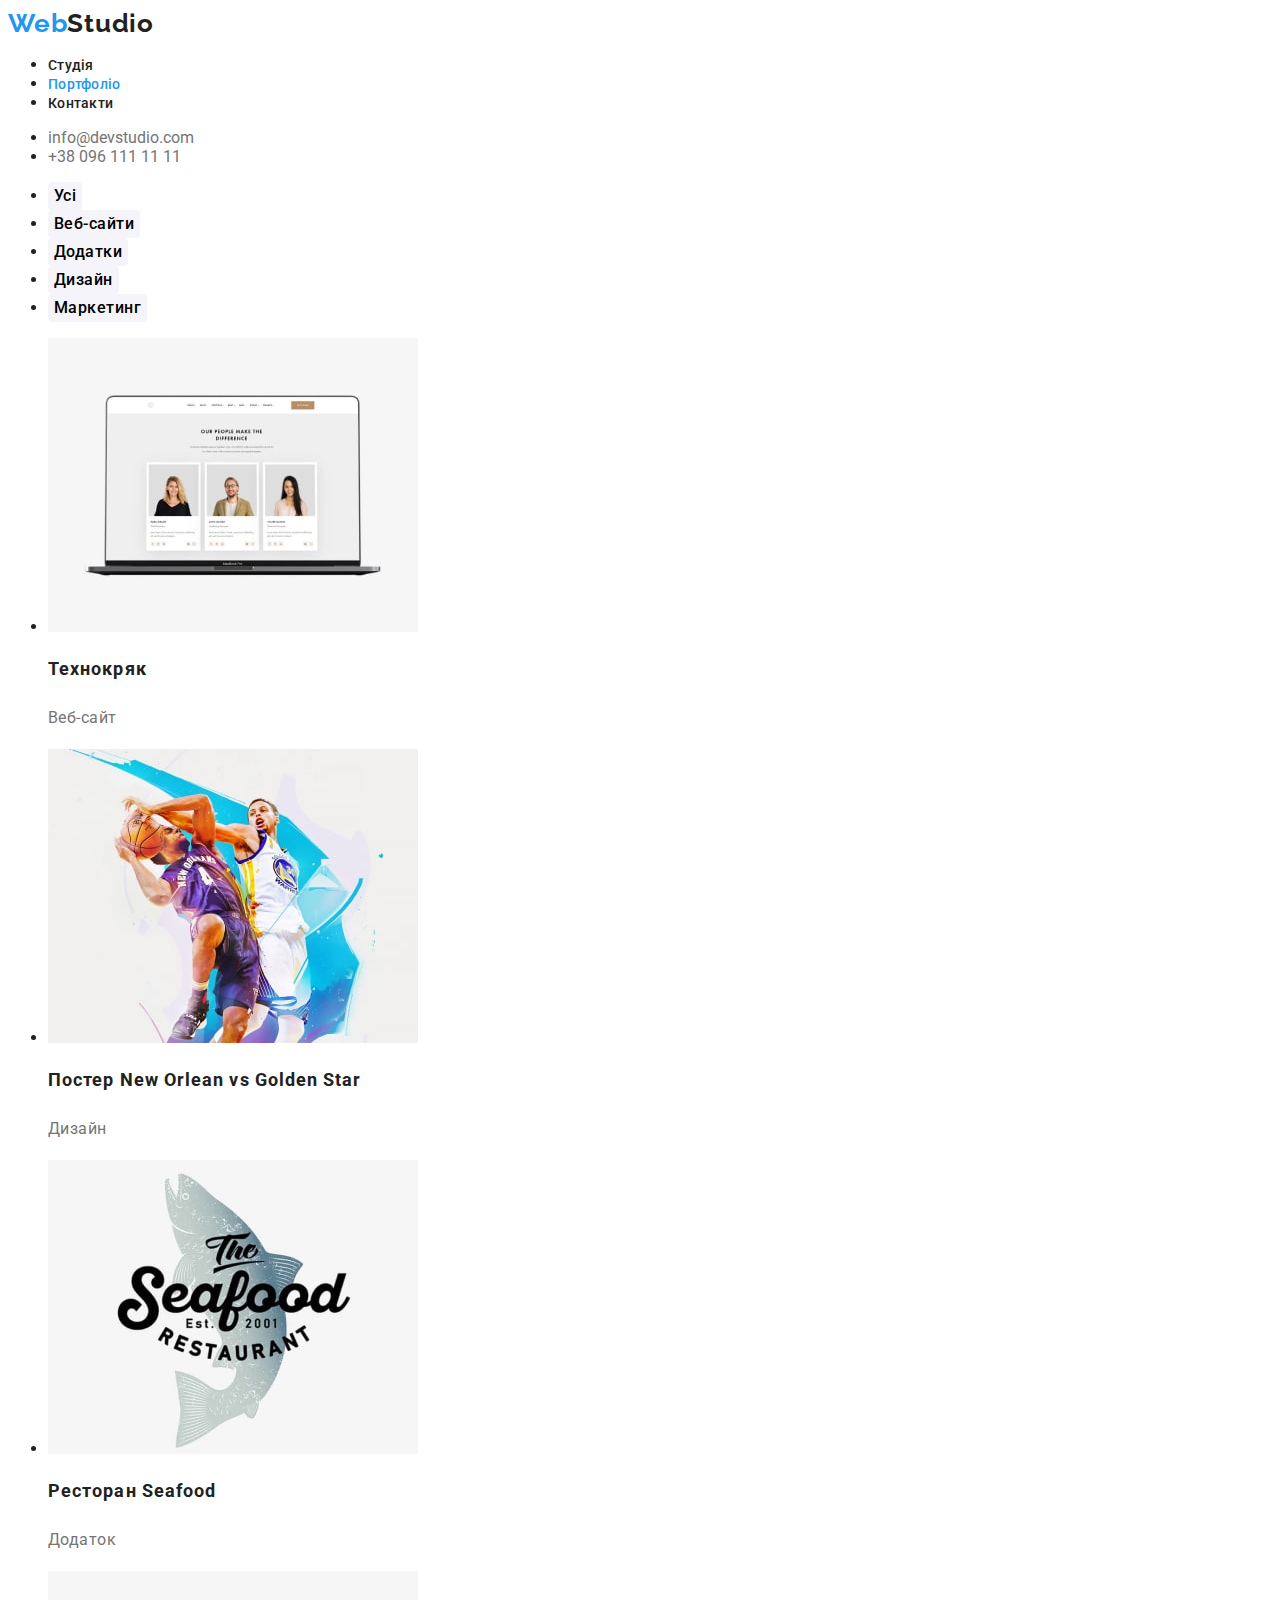
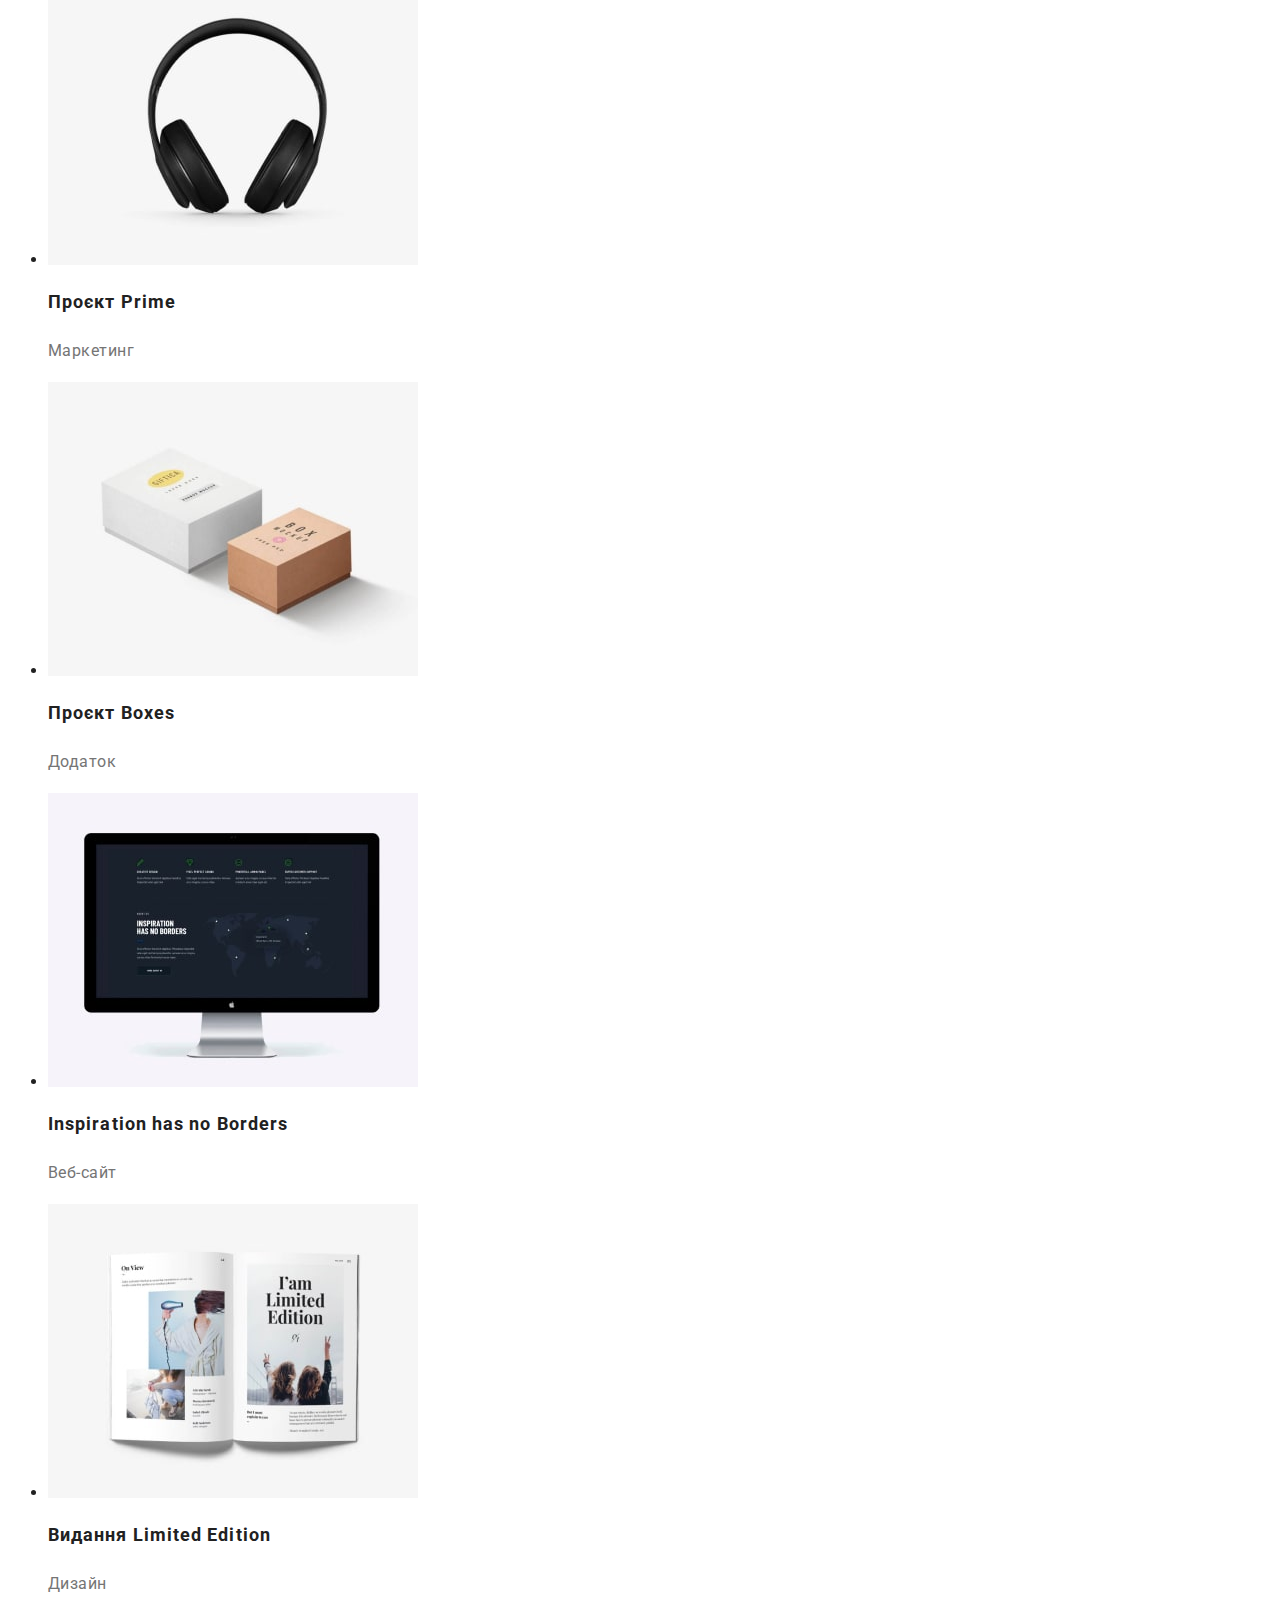
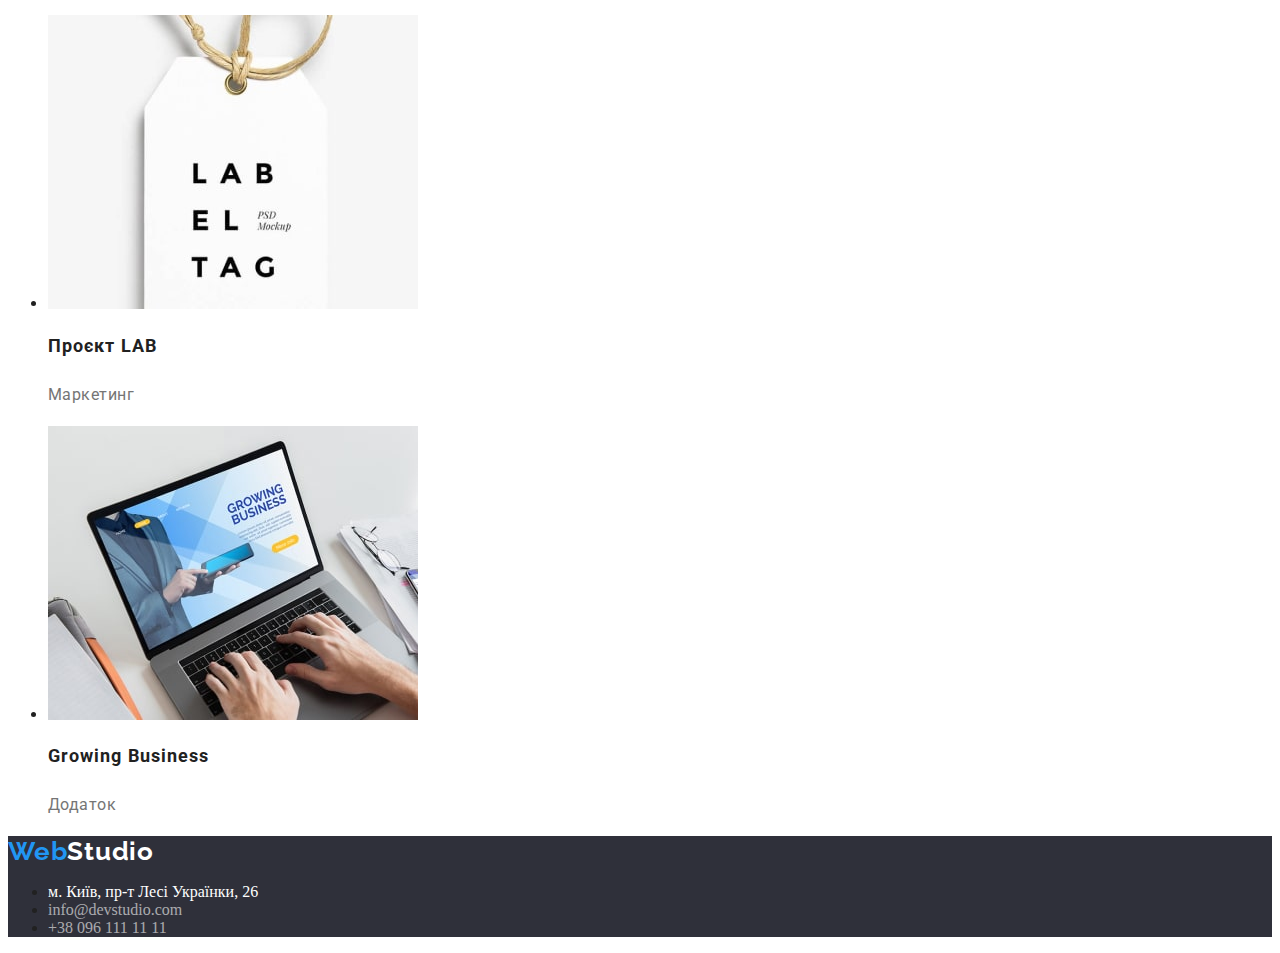
==== portfolio.html @ 07d16b44 "add" ====
<!DOCTYPE html>
<html lang="uk">
  <head>
    <meta charset="UTF-8" />
    <meta http-equiv="X-UA-Compatible" content="IE=edge" />
    <meta name="viewport" content="width=device-width, initial-scale=1.0" />
    <title>Document</title>

    <link rel="preconnect" href="https://fonts.googleapis.com" />
    <link rel="preconnect" href="https://fonts.gstatic.com" crossorigin />
    <link
      href="https://fonts.googleapis.com/css2?family=Raleway:wght@700&family=Roboto:wght@400;500;700;900&display=swap"
      rel="stylesheet"
    />
    <link rel="stylesheet" href="./css/stayles.css" />
  </head>
  <body>
    <!-- header -->
    <header>
      <nav>
        <a href="./" class="logo-style"><span class="logo">Web</span>Studio</a>
        <ul class="list">
          <li><a href="./" class="navigation link">Студія</a></li>
          <li>
            <a
              href="./portfolio.html"
              class="navigation link"
              aria-current="page"
              >Портфоліо</a
            >
          </li>
          <li><a href="" class="navigation link">Контакти</a></li>
        </ul>
      </nav>
      <ul>
        <li>
          <a href="mailto:info@devstudio.com" class="link text-c-3"
            >info@devstudio.com</a
          >
        </li>
        <li>
          <a href="tel:+380961111111" class="link text-c-3"
            >+38 096 111 11 11</a
          >
        </li>
      </ul>
    </header>
    <!-- main -->
    <main>
      <section>
        <h1 class="hiden-title">hiden</h1>
        <ul>
          <li><button type="button" class="scroll-list l-b">Усі</button></li>
          <li>
            <button type="button" class="scroll-list l-b">Веб-сайти</button>
          </li>
          <li>
            <button type="button" class="scroll-list l-b">Додатки</button>
          </li>
          <li><button type="button" class="scroll-list l-b">Дизайн</button></li>
          <li>
            <button type="button" class="scroll-list l-b">Маркетинг</button>
          </li>
        </ul>
        <ul>
          <li class="content-list">
            <a href="" class="link">
              <img
                src="./img/min1.jpg"
                alt="portfolio-foto-1"
                width="370"
                height="294"
              />
              <h2 class="p-title-2">Технокряк</h2>
              <p class="text-coment text-c-3">Веб-сайт</p>
              <p></p>
            </a>
          </li>
          <li class="content-list">
            <a href="" class="link">
              <img
                src="./img/min2.jpg"
                alt="portfolio-foto-2"
                width="370"
                height="294"
              />
              <h2 class="p-title-2">Постер New Orlean vs Golden Star</h2>
              <p class="text-coment text-c-3">Дизайн</p>
              <p></p>
            </a>
          </li>
          <li class="content-list">
            <a href="" class="link">
              <img
                src="./img/min3.jpg"
                alt="portfolio-foto-3"
                width="370"
                height="294"
              />
              <h2 class="p-title-2">Ресторан Seafood</h2>
              <p class="text-coment text-c-3">Додаток</p>
              <p></p>
            </a>
          </li>
          <li class="content-list">
            <a href="" class="link">
              <img
                src="./img/min4.jpg"
                alt="portfolio-foto-4"
                width="370"
                height="294"
              />
              <h2 class="p-title-2">Проєкт Prime</h2>
              <p class="text-coment text-c-3">Маркетинг</p>
              <p></p>
            </a>
          </li>
          <li class="content-list">
            <a href="" class="link">
              <img
                src="./img/min5.jpg"
                alt="portfolio-foto-5"
                width="370"
                height="294"
              />
              <h2 class="p-title-2">Проєкт Boxes</h2>
              <p class="text-coment text-c-3">Додаток</p>
              <p></p>
            </a>
          </li>
          <li class="content-list">
            <a href="" class="link">
              <img
                src="./img/min6.jpg"
                alt="portfolio-foto-6"
                width="370"
                height="294"
              />
              <h2 class="p-title-2">Inspiration has no Borders</h2>
              <p class="text-coment text-c-3">Веб-сайт</p>
              <p></p>
            </a>
          </li>
          <li class="content-list">
            <a href="" class="link">
              <img
                src="./img/min7.jpg"
                alt="portfolio-foto-7"
                width="370"
                height="294"
              />
              <h2 class="p-title-2">Видання Limited Edition</h2>
              <p class="text-coment text-c-3">Дизайн</p>
              <p></p>
            </a>
          </li>
          <li class="content-list">
            <a href="" class="link">
              <img
                src="./img/min8.jpg"
                alt="portfolio-foto-8"
                width="370"
                height="294"
              />
              <h2 class="p-title-2">Проєкт LAB</h2>
              <p class="text-coment text-c-3">Маркетинг</p>
              <p></p>
            </a>
          </li>
          <li class="content-list">
            <a href="" class="link">
              <img
                src="./img/min9.jpg"
                alt="portfolio-foto-9"
                width="370"
                height="294"
              />
              <h2 class="p-title-2">Growing Business</h2>
              <p class="text-coment text-c-3">Додаток</p>
              <p></p>
            </a>
          </li>
        </ul>
      </section>
    </main>
    <!-- footer -->
    <footer class="section-bg">
      <a href="./" class="logo-style text-c-2"
        ><span class="logo">Web</span>Studio</a
      >
      <address>
        <ul>
          <li>
            <a href="" class="link text-c-2">м. Київ, пр-т Лесі Українки, 26</a>
          </li>
          <li>
            <a href="mailto:info@devstudio.com" class="link text-c-4"
              >info@devstudio.com</a
            >
          </li>
          <li>
            <a href="tel:+380961111111" class="link text-c-4"
              >+38 096 111 11 11</a
            >
          </li>
        </ul>
      </address>
    </footer>
  </body>
</html>
---- css/stayles.css ----
/*-origin- */

:root {
  --text-decoration: "Roboto", "Raleway", sans-serif;
  --bg-color: #ffffff;
  --section-color-1: #2f303a;
  --section-color-2: #f5f4fa;

  --text-color: #212121;
  --second-text-color: #ffffff;
  --third-text-color: #757575;
  --fourth-text-color: rgba(255, 255, 255, 0.6);

  --link-color: #2196f3;
  --link-revers-color: #ffffff;
  --logo-color: #2196f3;
  --botton-color: #f5f4fa;
}

body {
  font-family: var(--text-decoration);
  background-color: var(--bg-color);
  color: var(--text-color);
  list-style: none;
}

/* -header- */

.logo-style {
  font-family: "Raleway";
  font-weight: 700;
  font-size: 26px;
  line-height: calc(31 / 26);
  letter-spacing: 0.03em;
  text-decoration: none;
  color: var(--text-color);
}

.link {
  text-decoration: none;
  color: var(--text-color);
}

[aria-current] {
  color: var(--link-color);
}

.link:focus,
.link:hover {
  color: var(--link-color);
}

.logo {
  color: var(--logo-color);
}

.navigation {
  font-weight: 500;
  font-size: 14px;
  line-height: calc(16 / 14);
  letter-spacing: 0.02em;
}

/* -main-*/

.text-c-2 {
  color: var(--second-text-color);
}

.text-c-3 {
  color: var(--third-text-color);
}

.text-c-4 {
  color: var(--fourth-text-color);
}

.hero-title {
  font-weight: 900;
  font-size: 44px;
  line-height: calc(60 / 44);
  text-align: center;
  letter-spacing: 0.06em;
  text-transform: uppercase;
}

/* -section-hero- */

.hero-botton,
.scroll-list {
  border-radius: 4px;
  border: none;
  cursor: pointer;
}

.hero-botton {
  font-family: "Roboto";
  font-weight: 700;
  font-size: 16px;
  line-height: calc(30 / 16);
  letter-spacing: 0.06em;
  background-color: var(--link-color);
  color: var(--link-revers-color);
}

.hero-botton:focus,
.hero-botton:hover {
  background-color: #188ce8;
}

.hiden-title {
  display: none;
}

.section-bg {
  background-color: var(--section-color-1);
}

/* -section-2 */

.s-2-t {
  font-family: "Roboto";
  font-size: 14px;
  line-height: calc(24 / 14);
  letter-spacing: 0.03em;
}

/* -section-3 */

.title-2 {
  font-size: 36px;
  line-height: calc(42 / 36);
  text-align: center;
  letter-spacing: 0.03em;
}

.title-3 {
  font-weight: bold;
  font-size: 14px;
  line-height: calc(24 / 14);
  letter-spacing: 0.03em;
}

/* -section-4 */

.team-list {
  background: #ffffff;
  box-shadow: 0px 1px 3px rgba(0, 0, 0, 0.12), 0px 1px 1px rgba(0, 0, 0, 0.14),
    0px 2px 1px rgba(0, 0, 0, 0.2);
  border-radius: 0px 0px 4px 4px;
}

.second-section-bg {
  background-color: var(--section-color-2);
}

.title-3-1 {
  font-weight: 500;
  font-size: 16px;
  line-height: calc(19 / 16);
  text-align: center;
  letter-spacing: 0.03em;
}

.work-position {
  font-size: 16px;
  line-height: calc(19 / 16);
  text-align: center;
  letter-spacing: 0.03em;
}

/* -main-portfolio- */

.content-list {
  background: var(--bg-color);
  border: 1px solid var;
}

.l-b {
  font-family: "Roboto";
  font-style: normal;
  font-weight: 500;
  font-size: 16px;
  line-height: calc(26 / 16);
  text-align: center;
  letter-spacing: 0.03em;
  background-color: var(--botton-color);
}

.l-b:focus,
.l-b:hover {
  background-color: var(--link-color);
  color: var(--link-revers-color);
  box-shadow: 0px 3px 1px rgba(0, 0, 0, 0.1), 0px 1px 2px rgba(0, 0, 0, 0.08),
    0px 2px 2px rgba(0, 0, 0, 0.12);
}

.p-title-2 {
  font-size: 18px;
  line-height: calc(36 / 18);
  letter-spacing: 0.06em;
}

.text-coment {
  font-size: 16px;
  line-height: calc(30 / 16);
  letter-spacing: 0.03em;
}

/* -footer- */

address {
  font-family: none;
  font-style: normal;
}
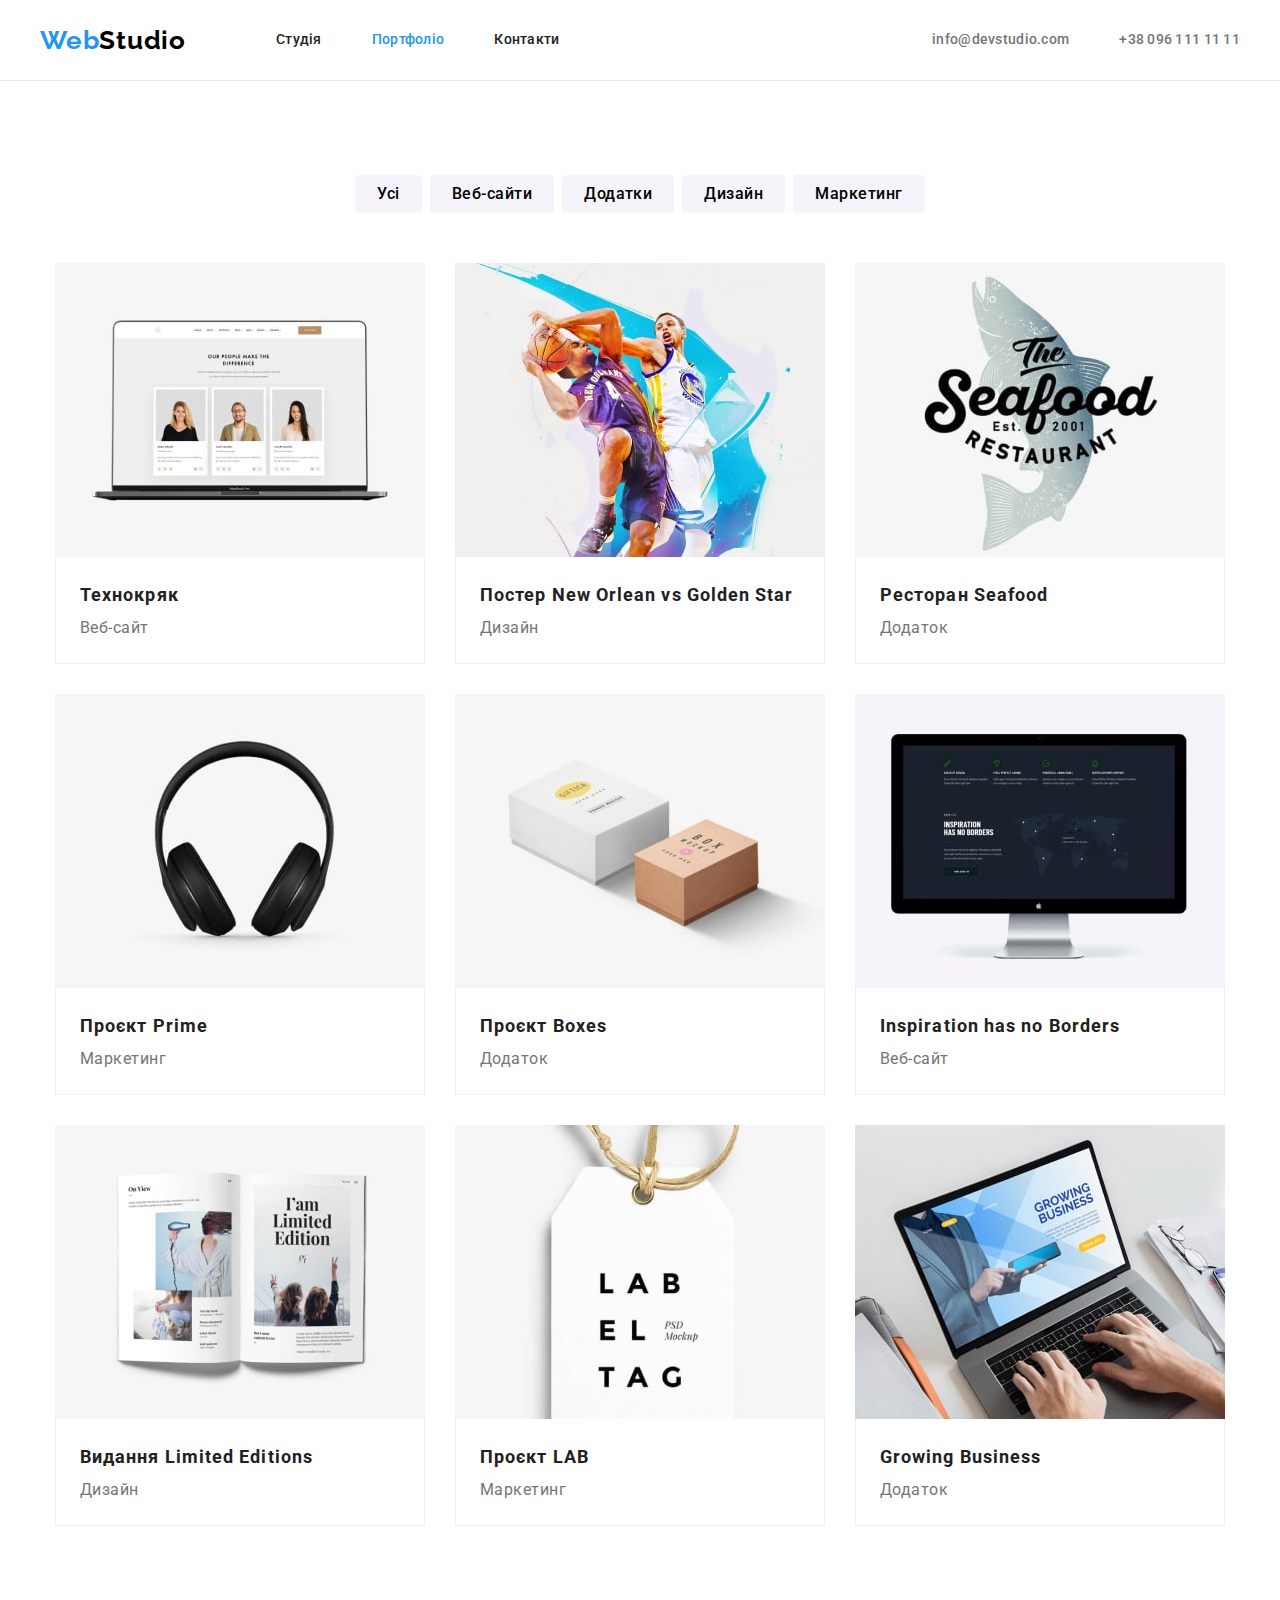
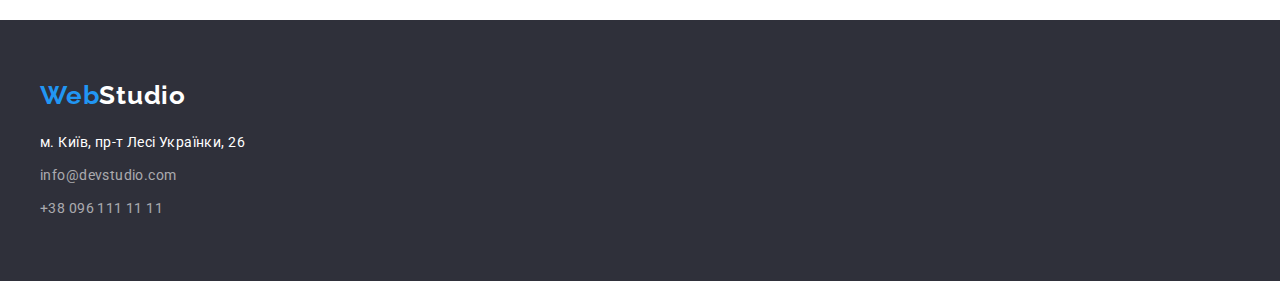
==== commit 4573b176: "add" ====
--- a/portfolio.html
+++ b/portfolio.html
@@ -4,207 +4,267 @@
     <meta charset="UTF-8" />
     <meta http-equiv="X-UA-Compatible" content="IE=edge" />
     <meta name="viewport" content="width=device-width, initial-scale=1.0" />
-    <title>Document</title>
-
+    <title>Portfolio</title>
+    <!----------------------------- Modern Normailze ------------------------------>
+    <link
+      rel="stylesheet"
+      href="https://cdnjs.cloudflare.com/ajax/libs/modern-normalize/1.1.0/modern-normalize.min.css"
+      integrity="sha512-wpPYUAdjBVSE4KJnH1VR1HeZfpl1ub8YT/NKx4PuQ5NmX2tKuGu6U/JRp5y+Y8XG2tV+wKQpNHVUX03MfMFn9Q=="
+      crossorigin="anonymous"
+      referrerpolicy="no-referrer"
+    />
+    <!-------------------------------- Font-style ---------------------------------->
     <link rel="preconnect" href="https://fonts.googleapis.com" />
     <link rel="preconnect" href="https://fonts.gstatic.com" crossorigin />
     <link
       href="https://fonts.googleapis.com/css2?family=Raleway:wght@700&family=Roboto:wght@400;500;700;900&display=swap"
       rel="stylesheet"
     />
-    <link rel="stylesheet" href="./css/stayles.css" />
+    <!---------------------------------- Styles ------------------------------------>
+    <link rel="stylesheet" href="./css/styles.css" />
   </head>
+
+  <!---------------------------------- Body ------------------------------------>
   <body>
-    <!-- header -->
-    <header>
-      <nav>
-        <a href="./" class="logo-style"><span class="logo">Web</span>Studio</a>
-        <ul class="list">
-          <li><a href="./" class="navigation link">Студія</a></li>
+    <!-- Шапка сайта -->
+
+    <header class="header">
+      <div class="container nav">
+        <a href="./index.html" class="logo link">
+          Web<span class="logo-header">Studio</span>
+        </a>
+
+        <!-- Навигация по сайту -->
+
+        <nav class="navigation">
+          <ul class="nav-list list">
+            <li>
+              <a href="./index.html" class="nav-link link link-header"
+                >Студія</a
+              >
+            </li>
+            <li>
+              <a
+                href="./portfolio.html"
+                class="nav-link link link-header current"
+                >Портфоліо</a
+              >
+            </li>
+            <li><a href="" class="nav-link link link-header">Контакти</a></li>
+          </ul>
+        </nav>
+
+        <!-- Обратная связь -->
+
+        <ul class="contact-list list">
           <li>
             <a
-              href="./portfolio.html"
-              class="navigation link"
-              aria-current="page"
-              >Портфоліо</a
-            >
-          </li>
-          <li><a href="" class="navigation link">Контакти</a></li>
+              href="mailto:info@devstudio.com"
+              class="contact-header link link-header"
+            >
+              info@devstudio.com
+            </a>
+          </li>
+          <li>
+            <a href="tel:+380961111111" class="contact-header link link-header">
+              +38 096 111 11 11
+            </a>
+          </li>
         </ul>
-      </nav>
-      <ul>
-        <li>
-          <a href="mailto:info@devstudio.com" class="link text-c-3"
-            >info@devstudio.com</a
-          >
-        </li>
-        <li>
-          <a href="tel:+380961111111" class="link text-c-3"
-            >+38 096 111 11 11</a
-          >
-        </li>
-      </ul>
+      </div>
     </header>
-    <!-- main -->
+
     <main>
-      <section>
-        <h1 class="hiden-title">hiden</h1>
-        <ul>
-          <li><button type="button" class="scroll-list l-b">Усі</button></li>
-          <li>
-            <button type="button" class="scroll-list l-b">Веб-сайти</button>
-          </li>
-          <li>
-            <button type="button" class="scroll-list l-b">Додатки</button>
-          </li>
-          <li><button type="button" class="scroll-list l-b">Дизайн</button></li>
-          <li>
-            <button type="button" class="scroll-list l-b">Маркетинг</button>
-          </li>
-        </ul>
-        <ul>
-          <li class="content-list">
-            <a href="" class="link">
+      <section class="section">
+        <div class="container">
+          <!-- Кнопки фильтра -->
+
+          <ul class="button-list list padding-list-btn">
+            <li><button type="button" class="btn">Усі</button></li>
+            <li><button type="button" class="btn">Веб-сайти</button></li>
+            <li><button type="button" class="btn">Додатки</button></li>
+            <li><button type="button" class="btn">Дизайн</button></li>
+            <li><button type="button" class="btn">Маркетинг</button></li>
+          </ul>
+
+          <!-- Примеры работ -->
+
+          <ul class="list gap-list no-padding-top">
+            <li class="min-width">
               <img
                 src="./img/min1.jpg"
-                alt="portfolio-foto-1"
-                width="370"
-                height="294"
-              />
-              <h2 class="p-title-2">Технокряк</h2>
-              <p class="text-coment text-c-3">Веб-сайт</p>
-              <p></p>
-            </a>
-          </li>
-          <li class="content-list">
-            <a href="" class="link">
+                alt="ноутбук на екрані якого представлено фотографії працівників"
+                width="370"
+                height="294"
+              />
+              <div class="card-content">
+                <h2 class="portfolio-title">Технокряк</h2>
+                <p class="portfolio-description">Веб-сайт</p>
+              </div>
+            </li>
+            <li class="min-width">
               <img
                 src="./img/min2.jpg"
-                alt="portfolio-foto-2"
-                width="370"
-                height="294"
-              />
-              <h2 class="p-title-2">Постер New Orlean vs Golden Star</h2>
-              <p class="text-coment text-c-3">Дизайн</p>
-              <p></p>
-            </a>
-          </li>
-          <li class="content-list">
-            <a href="" class="link">
+                alt="два гравці баскетболу борються за м'яч"
+                width="370"
+                height="294"
+              />
+              <div class="card-content">
+                <h2 class="portfolio-title">
+                  Постер <span lang="en">New Orlean vs Golden Star</span>
+                </h2>
+                <p class="portfolio-description">Дизайн</p>
+              </div>
+            </li>
+            <li class="min-width">
               <img
                 src="./img/min3.jpg"
-                alt="portfolio-foto-3"
-                width="370"
-                height="294"
-              />
-              <h2 class="p-title-2">Ресторан Seafood</h2>
-              <p class="text-coment text-c-3">Додаток</p>
-              <p></p>
-            </a>
-          </li>
-          <li class="content-list">
-            <a href="" class="link">
+                alt="напис на фоні риби 'The Seafood Restaurant'"
+                width="370"
+                height="294"
+              />
+              <div class="card-content">
+                <h2 class="portfolio-title">
+                  Ресторан
+                  <span lang="en">Seafood</span>
+                </h2>
+                <p class="portfolio-description">Додаток</p>
+              </div>
+            </li>
+            <li class="min-width">
               <img
                 src="./img/min4.jpg"
-                alt="portfolio-foto-4"
-                width="370"
-                height="294"
-              />
-              <h2 class="p-title-2">Проєкт Prime</h2>
-              <p class="text-coment text-c-3">Маркетинг</p>
-              <p></p>
-            </a>
-          </li>
-          <li class="content-list">
-            <a href="" class="link">
+                alt="великі, чорні, безпровідні слухавки"
+                width="370"
+                height="294"
+              />
+              <div class="card-content">
+                <h2 class="portfolio-title">
+                  Проєкт
+                  <span lang="en">Prime</span>
+                </h2>
+                <p class="portfolio-description">Маркетинг</p>
+              </div>
+            </li>
+            <li class="min-width">
               <img
                 src="./img/min5.jpg"
-                alt="portfolio-foto-5"
-                width="370"
-                height="294"
-              />
-              <h2 class="p-title-2">Проєкт Boxes</h2>
-              <p class="text-coment text-c-3">Додаток</p>
-              <p></p>
-            </a>
-          </li>
-          <li class="content-list">
-            <a href="" class="link">
+                alt="дві картонні коробки, одна більша білого кольору та менша бежового кольору"
+                width="370"
+                height="294"
+              />
+              <div class="card-content">
+                <h2 class="portfolio-title">
+                  Проєкт
+                  <span lang="en">Boxes</span>
+                </h2>
+                <p class="portfolio-description">Додаток</p>
+              </div>
+            </li>
+            <li class="min-width">
               <img
                 src="./img/min6.jpg"
-                alt="portfolio-foto-6"
-                width="370"
-                height="294"
-              />
-              <h2 class="p-title-2">Inspiration has no Borders</h2>
-              <p class="text-coment text-c-3">Веб-сайт</p>
-              <p></p>
-            </a>
-          </li>
-          <li class="content-list">
-            <a href="" class="link">
+                alt="монітор на екрані якого на темному фоні є кілька написів білого кольору та карта світу"
+                width="370"
+                height="294"
+              />
+              <div class="card-content">
+                <h2 class="portfolio-title">
+                  <span lang="en">Inspiration has no Borders</span>
+                </h2>
+                <p class="portfolio-description">Веб-сайт</p>
+              </div>
+            </li>
+            <li class="min-width">
               <img
                 src="./img/min7.jpg"
-                alt="portfolio-foto-7"
-                width="370"
-                height="294"
-              />
-              <h2 class="p-title-2">Видання Limited Edition</h2>
-              <p class="text-coment text-c-3">Дизайн</p>
-              <p></p>
-            </a>
-          </li>
-          <li class="content-list">
-            <a href="" class="link">
+                alt=" розгорнута книжка на одній з сторінок якої фото з жінкою в халаті яка сушить волосся феном і друга жінка яка сидить навприсядки та на другій сторінці фото з двома жінками з розпущеним волоссям, що стоять до нас спиною й одна з них, та що по лівій стороні, з піднесеною лівою рукою показує знак V"
+                width="370"
+                height="294"
+              />
+              <div class="card-content">
+                <h2 class="portfolio-title">
+                  Видання
+                  <span lang="en">Limited Editions</span>
+                </h2>
+                <p class="portfolio-description">Дизайн</p>
+              </div>
+            </li>
+            <li class="min-width">
               <img
                 src="./img/min8.jpg"
-                alt="portfolio-foto-8"
-                width="370"
-                height="294"
-              />
-              <h2 class="p-title-2">Проєкт LAB</h2>
-              <p class="text-coment text-c-3">Маркетинг</p>
-              <p></p>
-            </a>
-          </li>
-          <li class="content-list">
-            <a href="" class="link">
+                alt="етикетка з написом label tag"
+                width="370"
+                height="294"
+              />
+              <div class="card-content">
+                <h2 class="portfolio-title">
+                  Проєкт
+                  <span lang="en">LAB</span>
+                </h2>
+                <p class="portfolio-description">Маркетинг</p>
+              </div>
+            </li>
+            <li class="min-width">
               <img
                 src="./img/min9.jpg"
-                alt="portfolio-foto-9"
-                width="370"
-                height="294"
-              />
-              <h2 class="p-title-2">Growing Business</h2>
-              <p class="text-coment text-c-3">Додаток</p>
-              <p></p>
-            </a>
-          </li>
-        </ul>
+                alt="руки на клавіатурі ноута"
+                width="370"
+                height="294"
+              />
+              <div class="card-content">
+                <h2 class="portfolio-title">
+                  <span lang="en">Growing Business</span>
+                </h2>
+                <p class="portfolio-description">Додаток</p>
+              </div>
+            </li>
+          </ul>
+        </div>
       </section>
     </main>
-    <!-- footer -->
-    <footer class="section-bg">
-      <a href="./" class="logo-style text-c-2"
-        ><span class="logo">Web</span>Studio</a
-      >
-      <address>
-        <ul>
-          <li>
-            <a href="" class="link text-c-2">м. Київ, пр-т Лесі Українки, 26</a>
-          </li>
-          <li>
-            <a href="mailto:info@devstudio.com" class="link text-c-4"
-              >info@devstudio.com</a
-            >
-          </li>
-          <li>
-            <a href="tel:+380961111111" class="link text-c-4"
-              >+38 096 111 11 11</a
-            >
+
+    <!-- Footer сайту -->
+
+    <footer class="footer">
+      <div class="container">
+        <a href="./index.html" class="logo link logo-margin">
+          Web<span class="logo-footer">Studio</span>
+        </a>
+        <ul class="list">
+          <li class="address-item">
+            <a
+              href="https://www.google.com/maps/place/Lesi+Ukrainky+Blvd,+26,+Kyiv,+Ukraina,+02000/@50.4265807,30.5361971,17z/data=!3m1!4b1!4m5!3m4!1s0x40d4cf0e033ecbe9:0x57a4dffefec77da0!8m2!3d50.4265807!4d30.5383858"
+              title="Натисни сюди, щоб перейти за адресою в Google Maps"
+              target="_blank"
+              rel="noopener nofollower noreferrel"
+              class="link address-link"
+            >
+              <address class="address link">
+                м. Київ, пр-т Лесі Українки, 26
+              </address>
+            </a>
+          </li>
+          <li class="address-item">
+            <a
+              href="mailto:info@devstudio.com"
+              title="Напиши нам"
+              class="contact-footer link"
+            >
+              info@devstudio.com
+            </a>
+          </li>
+          <li class="address-item">
+            <a
+              href="tel:+380961111111"
+              title="Подзвони нам"
+              class="contact-footer link"
+            >
+              +38 096 111 11 11
+            </a>
           </li>
         </ul>
-      </address>
+      </div>
     </footer>
   </body>
 </html>
--- a/css/styles.css
+++ b/css/styles.css
@@ -0,0 +1,483 @@
+:root {
+  /* background-color  */
+  --background-color-header: #ffffff;
+  --background-color-footer-hero: #2f303a;
+  --background-color-teams: #f5f4fa;
+  --background-color-button: #2196f3;
+  --background-color-button-disactive: #f5f4fa;
+  --background-color-button-accent: #188ce8;
+  --background-color-team-caption: #ffffff;
+  --background-color-card-content: #ffffff;
+
+  /* text color */
+  --accent-text-color: #2196f3;
+  --color-text-white: #ffffff;
+
+  /* hero <h1> */
+  --h1-headline-text-color: #ffffff;
+
+  /* <h> */
+  --h-headline-text-color: #212121;
+  --border-botton-header: #ececec;
+
+  /* <p> color */
+  --primary-text-color: #757575;
+
+  /* contact-footer */
+  --footer-contact-color: rgba(255, 255, 255, 0.6);
+  --address-text-color: #ffffff;
+
+  /* logo color */
+  --web-color: #2196f3;
+  --color-studio-footer: #ffffff;
+  --color-studio-header: #000000;
+
+  /* width-gap */
+  --width-gap-header: 50px;
+  --width-gap-list: 30px;
+
+  /* box-shadow */
+  --card-box-shadow: 0px 1px 3px rgba(0, 0, 0, 0.12),
+    0px 1px 1px rgba(0, 0, 0, 0.14), 0px 2px 1px rgba(0, 0, 0, 0.2);
+  --button-box-shadow: 0px 3px 1px rgba(0, 0, 0, 0.1),
+    0px 1px 2px rgba(0, 0, 0, 0.08), 0px 2px 2px rgba(0, 0, 0, 0.12);
+
+  /* gap-pieces */
+  --gap-pieces: 2;
+
+  /* column-pieces */
+  --column-pieces: 3;
+
+  --card-border-color: #eeeeee;
+}
+
+/* General setting */
+h1,
+h2,
+h3,
+h4,
+h5,
+h6,
+p,
+ul {
+  margin: 0;
+  padding: 0;
+}
+
+body {
+  margin: 0;
+  background-color: var(--background-color-header);
+  color: var(--primary-text-color);
+  font-family: "Roboto", "Verdana", "Geneva", "Tahoma", sans-serif;
+  font-weight: 400;
+  font-style: normal;
+}
+
+.visually-hidden {
+  position: absolute;
+  white-space: nowrap;
+  width: 1px;
+  height: 1px;
+  overflow: hidden;
+  border: 0;
+  padding: 0;
+  clip: rect(0 0 0 0);
+  clip-path: inset(50%);
+  margin: -1px;
+}
+
+/* container style */
+.container {
+  /* display: flex; */
+  margin-right: auto;
+  margin-left: auto;
+  width: 1200px;
+  padding-left: 15px;
+  padding-right: 15px;
+
+  /* outline: 1px solid red; to remove */
+}
+
+.section.no-padding-down {
+  padding-bottom: 0;
+}
+
+.section {
+  padding-top: 94px;
+  padding-bottom: 94px;
+}
+
+img {
+  display: block;
+  max-width: 100%;
+  height: auto;
+}
+
+.gap-list {
+  display: flex;
+  flex-wrap: wrap;
+  justify-content: center;
+  gap: var(--width-gap-list);
+}
+
+/*-------------------------HEADER*-------------------------*/
+.header {
+  font-weight: 500;
+  font-size: 14px;
+  line-height: 1.14;
+  letter-spacing: 0.02em;
+
+  border-bottom: 1px solid var(--border-botton-header);
+}
+
+.link-header {
+  padding-top: 32px;
+  padding-bottom: 32px;
+}
+
+/* logo */
+.logo {
+  display: inline-block;
+  font-family: "Raleway";
+  font-weight: 700;
+  font-size: 26px;
+  line-height: 1.19;
+  letter-spacing: 0.03em;
+
+  color: var(--accent-text-color);
+}
+
+.logo-header {
+  color: var(--color-studio-header);
+}
+
+.logo-footer {
+  color: var(--color-studio-footer);
+}
+
+/* navigation site */
+.nav {
+  display: flex;
+  align-items: center;
+}
+
+.nav-link {
+  display: block;
+  color: var(--h-headline-text-color);
+}
+
+.navigation {
+  margin-left: 90px;
+}
+
+.nav-list {
+  display: flex;
+  /* flex-wrap: wrap; */
+  gap: var(--width-gap-header);
+}
+
+.nav-list .link.current {
+  color: var(--accent-text-color);
+}
+
+.list {
+  list-style: none;
+}
+
+.link {
+  text-decoration: none;
+}
+
+.link:hover,
+.link:focus {
+  color: var(--accent-text-color);
+}
+
+/* contact header */
+.contact-header {
+  color: var(--primary-text-color);
+}
+
+.contact-list {
+  display: flex;
+  gap: 50px;
+  margin-left: auto;
+}
+
+.title {
+  margin-bottom: 50px;
+
+  font-weight: 700;
+  font-size: 36px;
+  line-height: 1.17;
+  text-align: center;
+  letter-spacing: 0.03em;
+
+  color: var(--h-headline-text-color);
+}
+
+/*-------------------------MAIN - HTML ------------------------*/
+/*-------------- hero section --------------*/
+.hero {
+  text-align: center;
+  color: var(--h1-headline-text-color);
+  background-color: var(--background-color-footer-hero);
+
+  padding-top: 200px;
+  padding-bottom: 200px;
+}
+
+.hero-title {
+  margin-bottom: 30px;
+
+  font-weight: 900;
+  font-size: 44px;
+  line-height: 1.36;
+  text-align: center;
+  letter-spacing: 0.06em;
+  text-transform: uppercase;
+}
+
+.button {
+  display: inline-block;
+
+  font-family: inherit;
+  font-weight: 700;
+  font-size: 16px;
+  line-height: 1.88;
+  letter-spacing: 0.06em;
+
+  padding-top: 10px;
+  padding-bottom: 10px;
+  padding-left: 32px;
+  padding-right: 32px;
+
+  border: none;
+  color: var(--color-text-white);
+  background-color: var(--background-color-button);
+
+  cursor: pointer;
+
+  box-shadow: 0px 4px 4px rgba(0, 0, 0, 0.15);
+  border-radius: 4px;
+}
+
+.button:hover,
+.button:focus {
+  background-color: var(--background-color-button-accent);
+}
+
+/*-------------- STRENGTHS SECTION --------------*/
+.item {
+  min-width: 270px;
+}
+
+.no-wrap {
+  flex-wrap: nowrap;
+}
+
+.strengths-title {
+  margin-bottom: 10px;
+
+  font-weight: 700;
+  font-size: 14px;
+  line-height: 1.14;
+  letter-spacing: 0.03em;
+  text-transform: uppercase;
+
+  color: var(--h-headline-text-color);
+}
+
+.strengths-description {
+  font-size: 14px;
+  line-height: 1.7;
+  letter-spacing: 0.03em;
+}
+
+/* if delete class "gap-list" from <ul> element in the STRENGTHS SECTION and add class "strengths-list" we can use below code */
+
+/* .strengths-list {
+	display: flex;
+}
+.strengths-list li:not(:last-child) {
+	margin-right: 30px;
+} */
+
+/*-------------- WORK SECTION --------------*/
+.min-width {
+  flex-basis: calc(
+    (100%-var(--width-gap-list) * (var(--column-pieces)-1)) /
+      var(--column-pieces)
+  );
+}
+
+/* if delete class "gap-list" from <ul> element in the WORK SECTION and add class "work-list" and add class "work-item" for <li> element we can use below code */
+
+/* .work-list {
+	display: flex;
+	flex-wrap: wrap;
+}
+.work-list .work-item:not(:nth-child(3)) {
+	margin-right: 30px;
+} */
+
+/*-------------- TEAM SECTION --------------*/
+
+.team {
+  background-color: var(--background-color-teams);
+}
+
+.team-title {
+  font-weight: 500;
+  font-size: 16px;
+  line-height: 1.19;
+  /* text-align: center; */
+  letter-spacing: 0.03em;
+
+  margin-bottom: 10px;
+
+  color: var(--h-headline-text-color);
+}
+
+.team-description {
+  font-size: 16px;
+  line-height: 1.19;
+  /* text-align: center; */
+  letter-spacing: 0.03em;
+}
+
+.team-caption {
+  padding-top: 30px;
+  padding-bottom: 30px;
+
+  text-align: center;
+
+  background-color: var(--background-color-team-caption);
+
+  border-radius: 0px 0px 4px 4px;
+}
+
+.team-list li {
+  box-shadow: var(--card-box-shadow);
+  border-radius: 0px 0px 4px 4px;
+}
+
+/* if delete class "gap-list" from <ul> element in the TEAM SECTION and add class "team-list" we can use below code */
+
+/* .team-list {
+  display: flex;
+}
+.team-list li:not(:last-child) {
+  margin-right: 30px;
+} */
+
+/*-------------------------FOOTER-------------------------*/
+
+.footer {
+  font-size: 14px;
+  line-height: 1.71;
+  letter-spacing: 0.03em;
+
+  padding-top: 60px;
+  padding-bottom: 60px;
+
+  background-color: var(--background-color-footer-hero);
+}
+
+.address {
+  font-style: normal;
+  color: var(--address-text-color);
+}
+.contact-footer {
+  color: var(--footer-contact-color);
+}
+
+.logo-margin {
+  margin-bottom: 20px;
+}
+
+.address-item + .address-item {
+  margin-top: 9px;
+}
+
+.address-link {
+  display: inline-block;
+}
+
+/* *** */
+
+/*-------------------------MAIN - PORTFOLIO ------------------------*/
+/*-------------------------list of button ------------------------*/
+.btn {
+  font-family: inherit;
+  font-weight: 500;
+  font-size: 16px;
+  line-height: 1.63;
+  text-align: center;
+  letter-spacing: 0.03em;
+
+  padding-top: 6px;
+  padding-bottom: 6px;
+  padding-left: 22px;
+  padding-right: 22px;
+
+  background-color: var(--background-color-button-disactive);
+
+  border: none;
+  border-radius: 4px;
+  /* border: 1px solid var(--background-color-button-disactive); */
+}
+.btn:hover,
+.btn:focus {
+  background-color: var(--background-color-button-accent);
+  color: var(--address-text-color);
+
+  box-shadow: var(--button-box-shadow);
+  border-radius: 4px;
+
+  cursor: pointer;
+}
+
+.button-list {
+  display: flex;
+  justify-content: center;
+  gap: 8px;
+}
+
+.padding-list-btn {
+  margin-bottom: 50px;
+  padding-bottom: 0;
+}
+
+/*------------------------- gallery work ------------------------*/
+.card-content {
+  padding-top: 20px;
+  padding-bottom: 20px;
+  padding-right: 24px;
+  padding-left: 24px;
+
+  background: var(--background-color-card-content);
+  border-bottom: 1px solid var(--card-border-color);
+  border-right: 1px solid var(--card-border-color);
+  border-left: 1px solid var(--card-border-color);
+}
+
+.portfolio-title {
+  font-size: 18px;
+  line-height: 2;
+  letter-spacing: 0.06em;
+
+  color: var(--h-headline-text-color);
+}
+
+.portfolio-description {
+  font-size: 16px;
+  line-height: 1.88;
+  letter-spacing: 0.03em;
+
+  color: var(--primary-text-color);
+}
+
+.no-padding-top {
+  padding-top: 0;
+}
